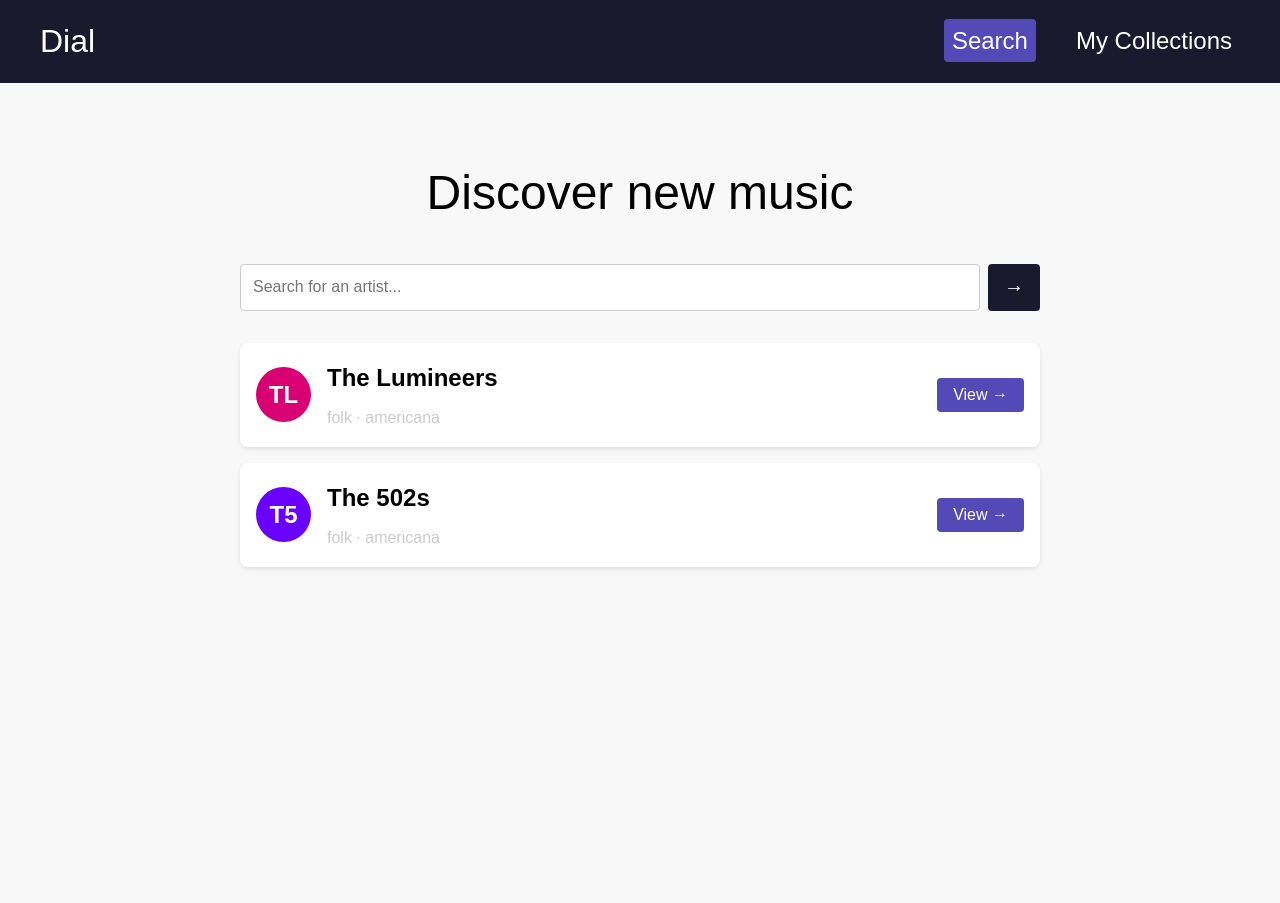
==== src/index.html @ d7fa294f "feat: added landing page" ====
<!DOCTYPE html>
<html lang="en">
<head>
    <meta charset="UTF-8">
    <meta name="viewport" content="width=device-width, initial-scale=1.0">
    <title>Dial - Music Discovery</title>
    <link rel="stylesheet" href="styles.css">
</head>
<body>
    <header>
        <nav>
            <h1>Dial</h1>
            <ul>
                <li><a href="#" class="active" aria-current="page">Search</a></li>
                <li><a href="#">My Collections</a></li>
            </ul>
        </nav>
    </header>
    <main>
        <section class="search-section">
            <h2>Discover new music</h2>
            <div class="search-bar">
                <label for="search-input" class="sr-only">Search for an artist</label>
                <input type="text" id="search-input" placeholder="Search for an artist..." aria-describedby="search-help">
                <button id="search-button" type="button" aria-label="Search">→</button>
            </div>
            <p id="search-help" class="sr-only">Type an artist name and press the search button to find music.</p>
            <div class="results" id="results">
                <!-- Sample results for initial design -->
                <article class="artist-card">
                    <div class="avatar avatar-lumineers">TL</div>
                    <div class="info">
                        <h3>The Lumineers</h3>
                        <p>folk · americana</p>
                    </div>
                    <button class="view-btn" type="button">View →</button>
                </article>
                <article class="artist-card">
                    <div class="avatar avatar-502s">T5</div>
                    <div class="info">
                        <h3>The 502s</h3>
                        <p>folk · americana</p>
                    </div>
                    <button class="view-btn" type="button">View →</button>
                </article>
            </div>
        </section>
    </main>
    <script src="app.js"></script>
</body>
</html>
---- src/styles.css ----
/* styles.css - Shared CSS for Dial app */

/* Reset and base styles */
* {
    box-sizing: border-box;
}

body {
    font-family: Tahoma, sans-serif;
    margin: 0;
    padding: 0;
    line-height: 1.6;
    color: #000000;
    background-color: #f8f8f8;
}

/* Accessibility: Screen reader only */
.sr-only {
    position: absolute;
    width: 1px;
    height: 1px;
    padding: 0;
    margin: -1px;
    overflow: hidden;
    clip: rect(0, 0, 0, 0);
    white-space: nowrap;
    border: 0;
}

/* Header and Navigation */
header {
    background-color: #1a1a2e;
    color: #ffffff;
    padding: 1rem;
}

nav {
    display: flex;
    justify-content: space-between;
    align-items: center;
    max-width: 1200px;
    margin: 0 auto;
}

nav h1 {
    margin: 0;
    font-size: 2rem;
    font-weight: normal;
}

nav ul {
    list-style: none;
    display: flex;
    gap: 2rem;
    margin: 0;
    padding: 0;
}

nav a {
    color: #ffffff;
    text-decoration: none;
    font-size: 1.5rem;
    padding: 0.5rem;
    border-radius: 4px;
    transition: background-color 0.2s;
}

nav a:hover,
nav a:focus {
    background-color: rgba(255, 255, 255, 0.1);
}

nav a.active {
    background-color: #534ab7;
}

/* Main content */
main {
    min-height: calc(100vh - 80px); /* Approximate header height */
    padding: 2rem;
}

.search-section {
    max-width: 800px;
    margin: 0 auto;
}

.search-section h2 {
    font-size: 3rem;
    font-weight: normal;
    margin-bottom: 2rem;
    text-align: center;
    color: #000000;
}

/* Search bar */
.search-bar {
    display: flex;
    margin: 2rem 0;
    gap: 0.5rem;
}

#search-input {
    flex: 1;
    padding: 0.75rem;
    border: 1px solid #cccccc;
    border-radius: 4px;
    font-size: 1rem;
    font-family: inherit;
}

#search-input:focus {
    outline: 2px solid #534ab7;
    outline-offset: 2px;
}

#search-button {
    background-color: #1a1a2e;
    color: #ffffff;
    border: none;
    padding: 0.75rem 1rem;
    font-size: 1.25rem;
    border-radius: 4px;
    cursor: pointer;
    transition: background-color 0.2s;
}

#search-button:hover,
#search-button:focus {
    background-color: #534ab7;
}

/* Results */
.results {
    display: flex;
    flex-direction: column;
    gap: 1rem;
}

.artist-card {
    display: flex;
    align-items: center;
    background-color: #ffffff;
    padding: 1rem;
    border-radius: 8px;
    box-shadow: 0 2px 4px rgba(0, 0, 0, 0.1);
    transition: box-shadow 0.2s;
}

.artist-card:hover {
    box-shadow: 0 4px 8px rgba(0, 0, 0, 0.15);
}

.avatar {
    width: 55px;
    height: 55px;
    border-radius: 50%;
    display: flex;
    align-items: center;
    justify-content: center;
    font-weight: bold;
    font-size: 1.5rem;
    color: #ffffff;
    margin-right: 1rem;
    flex-shrink: 0;
}

.avatar-lumineers {
    background-color: #d80073;
}

.avatar-502s {
    background-color: #6a00ff;
}

.info {
    flex: 1;
}

.info h3 {
    margin: 0 0 0.5rem 0;
    font-size: 1.5rem;
    color: #000000;
}

.info p {
    margin: 0;
    color: #cccccc;
    font-size: 1rem;
}

.view-btn {
    background-color: #534ab7;
    color: #ffffff;
    border: none;
    padding: 0.5rem 1rem;
    font-size: 1rem;
    border-radius: 4px;
    cursor: pointer;
    transition: background-color 0.2s;
}

.view-btn:hover,
.view-btn:focus {
    background-color: #3a2a8a;
}

/* Responsive design */
@media (max-width: 768px) {
    nav {
        flex-direction: column;
        gap: 1rem;
    }

    nav ul {
        gap: 1rem;
    }

    .search-section h2 {
        font-size: 2rem;
    }

    .search-bar {
        flex-direction: column;
    }

    .artist-card {
        flex-direction: column;
        text-align: center;
    }

    .avatar {
        margin-right: 0;
        margin-bottom: 1rem;
    }
}

@media (max-width: 480px) {
    main {
        padding: 1rem;
    }

    .search-section h2 {
        font-size: 1.5rem;
    }

    nav h1 {
        font-size: 1.5rem;
    }

    nav ul {
        flex-direction: column;
        gap: 0.5rem;
    }
}
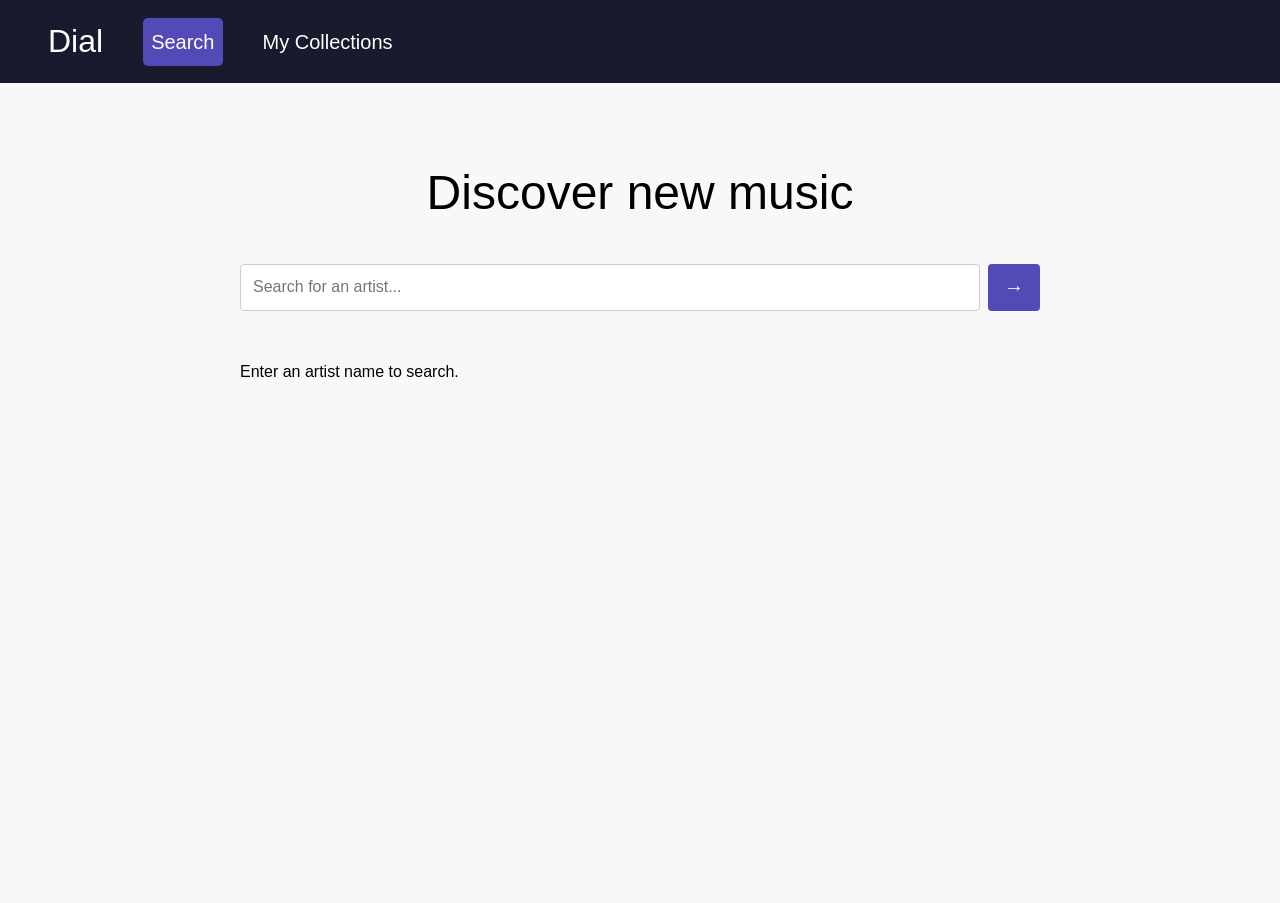
==== commit aaa03e39: "chore: added api integration and fixed some styling" ====
--- a/src/index.html
+++ b/src/index.html
@@ -10,10 +10,8 @@
     <header>
         <nav>
             <h1>Dial</h1>
-            <ul>
-                <li><a href="#" class="active" aria-current="page">Search</a></li>
-                <li><a href="#">My Collections</a></li>
-            </ul>
+            <a href="#" class="active" aria-current="page">Search</a>
+            <a href="#">My Collections</a>
         </nav>
     </header>
     <main>
@@ -24,11 +22,11 @@
                 <input type="text" id="search-input" placeholder="Search for an artist..." aria-describedby="search-help">
                 <button id="search-button" type="button" aria-label="Search">→</button>
             </div>
-            <p id="search-help" class="sr-only">Type an artist name and press the search button to find music.</p>
+            <p id="search-help" class="sr-only">Type an artist name and press the search button to find artists' information.</p>
             <div class="results" id="results">
                 <!-- Sample results for initial design -->
                 <article class="artist-card">
-                    <div class="avatar avatar-lumineers">TL</div>
+                    <div class="avatar">TL</div>
                     <div class="info">
                         <h3>The Lumineers</h3>
                         <p>folk · americana</p>
@@ -36,7 +34,7 @@
                     <button class="view-btn" type="button">View →</button>
                 </article>
                 <article class="artist-card">
-                    <div class="avatar avatar-502s">T5</div>
+                    <div class="avatar">T5</div>
                     <div class="info">
                         <h3>The 502s</h3>
                         <p>folk · americana</p>
--- a/src/styles.css
+++ b/src/styles.css
@@ -35,43 +35,38 @@
 }
 
 nav {
-    display: flex;
-    justify-content: space-between;
+    max-width: 1200px;
+    display: flex;
     align-items: center;
-    max-width: 1200px;
     margin: 0 auto;
-}
-
-nav h1 {
-    margin: 0;
-    font-size: 2rem;
-    font-weight: normal;
-}
-
-nav ul {
-    list-style: none;
-    display: flex;
     gap: 2rem;
-    margin: 0;
-    padding: 0;
-}
-
-nav a {
-    color: #ffffff;
-    text-decoration: none;
-    font-size: 1.5rem;
-    padding: 0.5rem;
-    border-radius: 4px;
-    transition: background-color 0.2s;
-}
-
-nav a:hover,
-nav a:focus {
-    background-color: rgba(255, 255, 255, 0.1);
-}
-
-nav a.active {
-    background-color: #534ab7;
+    
+    & h1 {
+        margin: 0;
+        font-size: 2rem;
+        font-weight: normal;
+        padding-inline: 0.5rem;
+    }
+    
+    & a {
+        color: #ffffff;
+        text-decoration: none;
+        font-size: 1.25rem;
+        padding: 0.5rem;
+        border-radius: 5px;
+        transition: background-color 0.4s;
+
+        &:hover,
+        &:focus {
+            background-color: rgba(255, 255, 255, 0.1);
+        }
+
+        &.active {
+            background-color: #534ab7;
+        }
+    }
+
+
 }
 
 /* Main content */
@@ -83,14 +78,14 @@
 .search-section {
     max-width: 800px;
     margin: 0 auto;
-}
-
-.search-section h2 {
-    font-size: 3rem;
-    font-weight: normal;
-    margin-bottom: 2rem;
-    text-align: center;
-    color: #000000;
+
+    & h2 {
+        font-size: 3rem;
+        font-weight: normal;
+        margin-bottom: 2rem;
+        text-align: center;
+        color: #000000;
+    }
 }
 
 /* Search bar */
@@ -107,15 +102,14 @@
     border-radius: 4px;
     font-size: 1rem;
     font-family: inherit;
-}
-
-#search-input:focus {
-    outline: 2px solid #534ab7;
-    outline-offset: 2px;
+
+    &:focus {
+        outline: 2px solid #534ab7;
+    }
 }
 
 #search-button {
-    background-color: #1a1a2e;
+    background-color: #534ab7;
     color: #ffffff;
     border: none;
     padding: 0.75rem 1rem;
@@ -123,11 +117,11 @@
     border-radius: 4px;
     cursor: pointer;
     transition: background-color 0.2s;
-}
-
-#search-button:hover,
-#search-button:focus {
-    background-color: #534ab7;
+
+    &:hover,
+    &:focus {
+        background-color: #3a2a8a;
+    }
 }
 
 /* Results */
@@ -144,11 +138,11 @@
     padding: 1rem;
     border-radius: 8px;
     box-shadow: 0 2px 4px rgba(0, 0, 0, 0.1);
-    transition: box-shadow 0.2s;
-}
-
-.artist-card:hover {
-    box-shadow: 0 4px 8px rgba(0, 0, 0, 0.15);
+    transition: box-shadow 0.4s;
+    cursor: pointer;
+    &:hover {
+        box-shadow: 0 4px 8px rgba(0, 0, 0, 0.15);
+    }
 }
 
 .avatar {
@@ -158,98 +152,71 @@
     display: flex;
     align-items: center;
     justify-content: center;
-    font-weight: bold;
+    font-weight: normal;
     font-size: 1.5rem;
     color: #ffffff;
     margin-right: 1rem;
     flex-shrink: 0;
-}
-
-.avatar-lumineers {
-    background-color: #d80073;
-}
-
-.avatar-502s {
-    background-color: #6a00ff;
+    background-color: #534ab7;
 }
 
 .info {
     flex: 1;
-}
-
-.info h3 {
-    margin: 0 0 0.5rem 0;
-    font-size: 1.5rem;
-    color: #000000;
-}
-
-.info p {
-    margin: 0;
-    color: #cccccc;
-    font-size: 1rem;
-}
-
-.view-btn {
-    background-color: #534ab7;
-    color: #ffffff;
-    border: none;
+
+    & h3 {
+        margin: 0 0 0.5rem 0;
+        font-size: 1.5rem;
+        font-weight: normal;
+        color: #000000;
+    }
+
+    & p {
+        margin: 0;
+        color: #999999;
+        font-size: 1rem;
+    }
+
+}
+
+.view-indicator {
+    color: #534ab7;
     padding: 0.5rem 1rem;
     font-size: 1rem;
     border-radius: 4px;
-    cursor: pointer;
-    transition: background-color 0.2s;
-}
-
-.view-btn:hover,
-.view-btn:focus {
-    background-color: #3a2a8a;
+    flex-shrink: 0;
 }
 
 /* Responsive design */
-@media (max-width: 768px) {
-    nav {
-        flex-direction: column;
-        gap: 1rem;
-    }
-
-    nav ul {
-        gap: 1rem;
-    }
-
-    .search-section h2 {
-        font-size: 2rem;
-    }
-
-    .search-bar {
-        flex-direction: column;
-    }
-
-    .artist-card {
-        flex-direction: column;
-        text-align: center;
-    }
-
-    .avatar {
-        margin-right: 0;
-        margin-bottom: 1rem;
-    }
-}
-
-@media (max-width: 480px) {
+@media (max-width: 786px) {
     main {
         padding: 1rem;
     }
 
+    nav {
+        gap: 0.3rem;
+    }
+
     .search-section h2 {
-        font-size: 1.5rem;
-    }
-
-    nav h1 {
-        font-size: 1.5rem;
-    }
-
-    nav ul {
-        flex-direction: column;
-        gap: 0.5rem;
-    }
+        font-size: 2.25rem;
+    }
+}
+
+@media (max-width: 480px) {
+    .search-section h2 {
+        display: none;
+    }
+
+    .search-bar {
+        margin: 0 0 1rem 0;
+    }
+
+    nav {
+        & h1 {
+            font-size: 1.5rem;
+        }
+
+        & a {
+            font-size: 1rem;
+        }
+    } 
 }
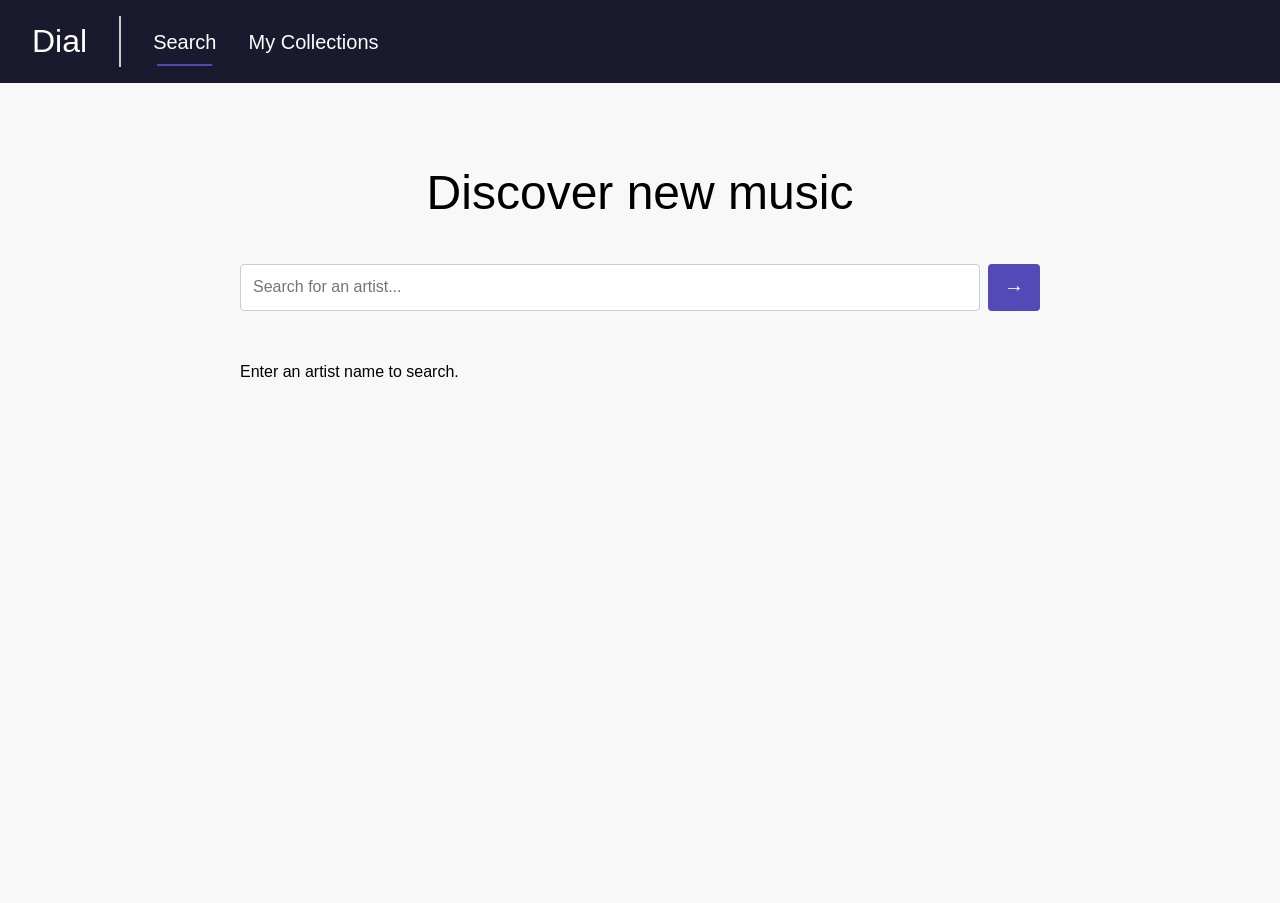
==== commit 182b7c03: "style: changed active tab in nav and added divider after name" ====
--- a/src/index.html
+++ b/src/index.html
@@ -9,7 +9,7 @@
 <body>
     <header>
         <nav>
-            <h1>Dial</h1>
+            <div class="nav-divider"><h1>Dial</h1></div>
             <a href="#" class="active" aria-current="page">Search</a>
             <a href="#">My Collections</a>
         </nav>
--- a/src/styles.css
+++ b/src/styles.css
@@ -31,21 +31,24 @@
 header {
     background-color: #1a1a2e;
     color: #ffffff;
-    padding: 1rem;
+    padding: 1rem 0;
+}
+
+.nav-divider {
+    border-right: 2px solid #cccccc;
+    margin-right: 0.5rem;
 }
 
 nav {
     max-width: 1200px;
     display: flex;
     align-items: center;
-    margin: 0 auto;
-    gap: 2rem;
     
     & h1 {
         margin: 0;
         font-size: 2rem;
         font-weight: normal;
-        padding-inline: 0.5rem;
+        padding: 0 2rem;
     }
     
     & a {
@@ -53,6 +56,7 @@
         text-decoration: none;
         font-size: 1.25rem;
         padding: 0.5rem;
+        margin: 0 0 0 1rem;
         border-radius: 5px;
         transition: background-color 0.4s;
 
@@ -62,8 +66,20 @@
         }
 
         &.active {
-            background-color: #534ab7;
-        }
+            position: relative;
+            
+            &::after {
+                content: '';
+                position: absolute;
+                bottom: 0;
+                left: 50%;
+                transform: translateX(-50%);
+                width: 70%;
+                height: 2px;
+                background-color: #534ab7;
+            }
+        }
+
     }
 
 
@@ -192,8 +208,18 @@
         padding: 1rem;
     }
 
+    .nav-divider {
+        margin: 0 0.5rem 0 0;
+    }
+
     nav {
-        gap: 0.3rem;
+        & h1 {
+            padding: 0 1rem 0 2rem;
+        }
+
+        & a {
+            margin: 0;
+        }
     }
 
     .search-section h2 {
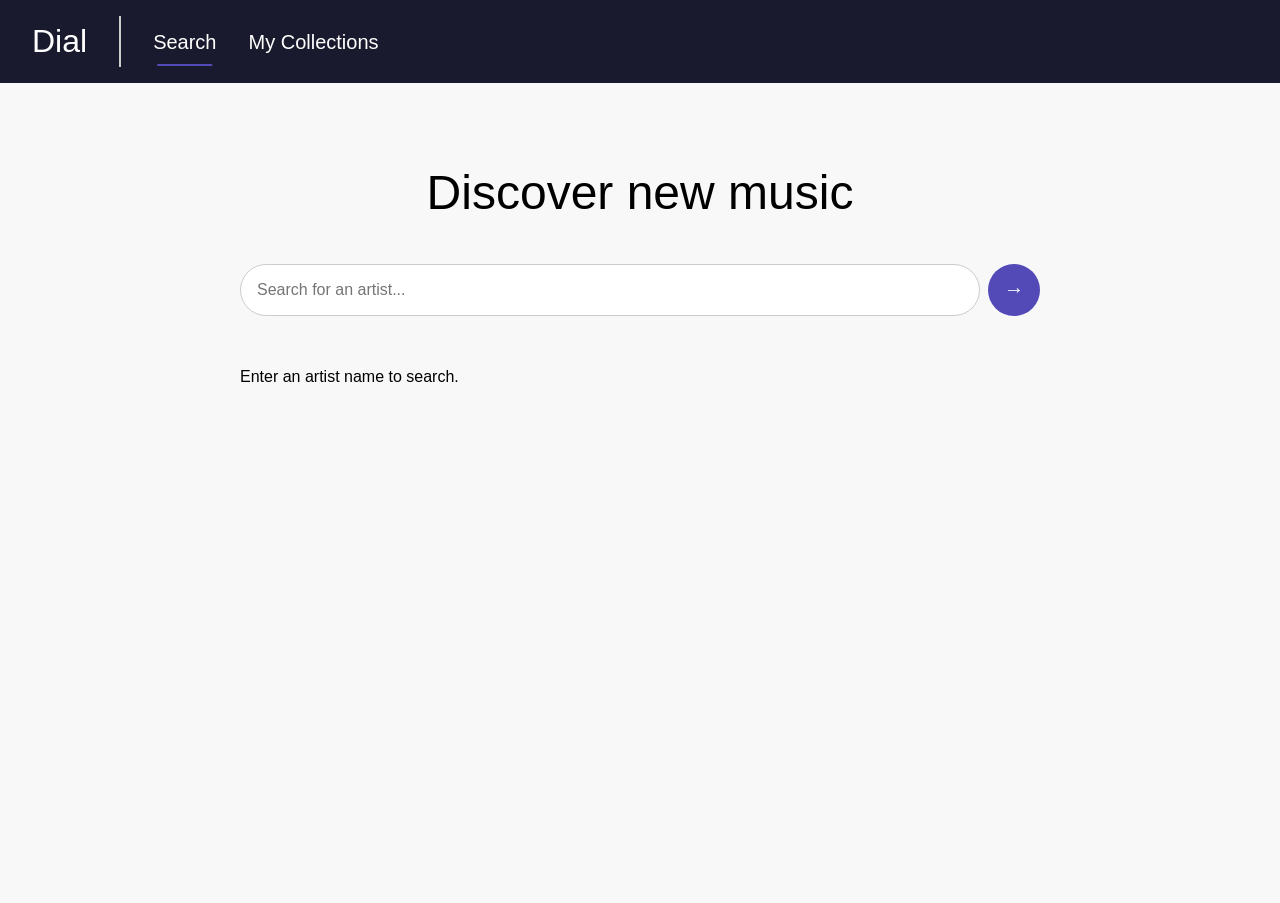
==== commit 5770be4a: "chore: too many edits at once" ====
--- a/src/index.html
+++ b/src/index.html
@@ -11,11 +11,11 @@
         <nav>
             <div class="nav-divider"><h1>Dial</h1></div>
             <a href="#" class="active" aria-current="page">Search</a>
-            <a href="#">My Collections</a>
+            <a href="collections.html">My Collections</a>
         </nav>
     </header>
     <main>
-        <section class="search-section">
+        <section class="view-section">
             <h2>Discover new music</h2>
             <div class="search-bar">
                 <label for="search-input" class="sr-only">Search for an artist</label>
@@ -44,6 +44,6 @@
             </div>
         </section>
     </main>
-    <script src="app.js"></script>
+    <script src="search.js"></script>
 </body>
 </html>
--- a/src/styles.css
+++ b/src/styles.css
@@ -34,15 +34,16 @@
     padding: 1rem 0;
 }
 
-.nav-divider {
-    border-right: 2px solid #cccccc;
-    margin-right: 0.5rem;
-}
 
 nav {
     max-width: 1200px;
     display: flex;
     align-items: center;
+    
+    & .nav-divider {
+        border-right: 2px solid #cccccc;
+        margin-right: 0.5rem;
+    }
     
     & h1 {
         margin: 0;
@@ -60,8 +61,7 @@
         border-radius: 5px;
         transition: background-color 0.4s;
 
-        &:hover,
-        &:focus {
+        &:hover {
             background-color: rgba(255, 255, 255, 0.1);
         }
 
@@ -91,7 +91,7 @@
     padding: 2rem;
 }
 
-.search-section {
+.view-section {
     max-width: 800px;
     margin: 0 auto;
 
@@ -113,9 +113,9 @@
 
 #search-input {
     flex: 1;
-    padding: 0.75rem;
+    padding: 1rem;
     border: 1px solid #cccccc;
-    border-radius: 4px;
+    border-radius: 50rem;
     font-size: 1rem;
     font-family: inherit;
 
@@ -128,15 +128,15 @@
     background-color: #534ab7;
     color: #ffffff;
     border: none;
-    padding: 0.75rem 1rem;
+    padding: auto;
+    width: 3.25rem;
     font-size: 1.25rem;
-    border-radius: 4px;
+    border-radius: 50rem;
     cursor: pointer;
     transition: background-color 0.2s;
 
-    &:hover,
-    &:focus {
-        background-color: #3a2a8a;
+    &:hover {
+        background-color: #1a1a2e;
     }
 }
 
@@ -191,19 +191,53 @@
         color: #999999;
         font-size: 1rem;
     }
-
-}
-
-.view-indicator {
-    color: #534ab7;
-    padding: 0.5rem 1rem;
+}
+
+/* Tag styling for collection statuses */
+.tag {
+    background-color: #f0f0f0;
+    color: #666666;
+    padding: 0.25rem 0.5rem;
+    border-radius: 50rem;
     font-size: 1rem;
-    border-radius: 4px;
-    flex-shrink: 0;
-}
+    display: inline-block;
+}
+
+.empty-state {
+    text-align: center;
+    color: #666666;
+    padding: 2rem;
+}
+
+.filter-buttons {
+    display: flex;
+    flex-wrap: wrap;
+    gap: 0.5rem;
+    margin-bottom: 1rem;
+    justify-content: center;
+    
+    & .tag {
+        border: 1px solid #cccccc;
+        padding: 0.5rem 1rem;
+        font-size: 1.15rem;
+        cursor: pointer;
+        transition: background-color 0.2s;
+
+        &:hover {
+            background-color: #bbbbbb;
+        }
+
+        &.active {
+            background-color: #534ab7;
+            color: #ffffff;
+            border-color: #534ab7;
+        }
+    }
+}
+
 
 /* Responsive design */
-@media (max-width: 786px) {
+@media (max-width: calc(800px + 4rem)) {
     main {
         padding: 1rem;
     }
@@ -222,7 +256,7 @@
         }
     }
 
-    .search-section h2 {
+    .view-section h2 {
         font-size: 2.25rem;
     }
 }
@@ -245,4 +279,55 @@
             font-size: 1rem;
         }
     } 
-}+}
+
+/*
+TODO: Make the loader better
+*/
+
+/* Loading indicator */
+.loader {
+    width: 2.5rem;
+    aspect-ratio: 1;
+    display: grid;
+    position: relative;
+    border-radius: 50%;
+    background:
+        radial-gradient(circle at 50% 50%, #1a1a2e 0 34%, #1a1a2e 0 35%, #555555 55% 60%, transparent 0),
+        repeating-conic-gradient(
+            from -8deg,
+            #f8f8f8 16deg 20deg,
+            transparent 20deg 36deg,
+            #f8f8f8 36deg 40deg,
+            transparent 40deg 56deg,
+            #f8f8f8 56deg 60deg,
+            transparent 60deg 76deg,
+            #f8f8f8 76deg 80deg,
+            transparent 80deg 96deg,
+            #f8f8f8 96deg 100deg,
+            transparent 100deg 116deg,
+            #f8f8f8 116deg 120deg,
+            transparent 120deg 256deg
+        ),
+        radial-gradient(circle farthest-side at 50% 50%, #5a5a5a 0 100%);
+    background-repeat: no-repeat;
+    animation: dial 10s ease-in-out infinite;
+}
+
+@keyframes dial {
+    8% {transform: rotate(90deg)}
+    14% {transform: rotate(0.20turn)}
+    20% {transform: rotate(0.22turn)}
+    28% {transform: rotate(-0.15turn)}
+    34% {transform: rotate(-0.1turn)}
+    40% {transform: rotate(-0.12turn)}
+    48% {transform: rotate(-0.6turn)}
+    54% {transform: rotate(-0.55turn)}
+    60% {transform: rotate(-0.57turn)}
+    68% {transform: rotate(-0.35turn)}
+    74% {transform: rotate(-0.4turn)}
+    80% {transform: rotate(-0.37turn)}
+    88% {transform: rotate(0.03turn)}
+    94% {transform: rotate(-0.02turn)}
+    100% {transform: rotate(0turn)}
+}
